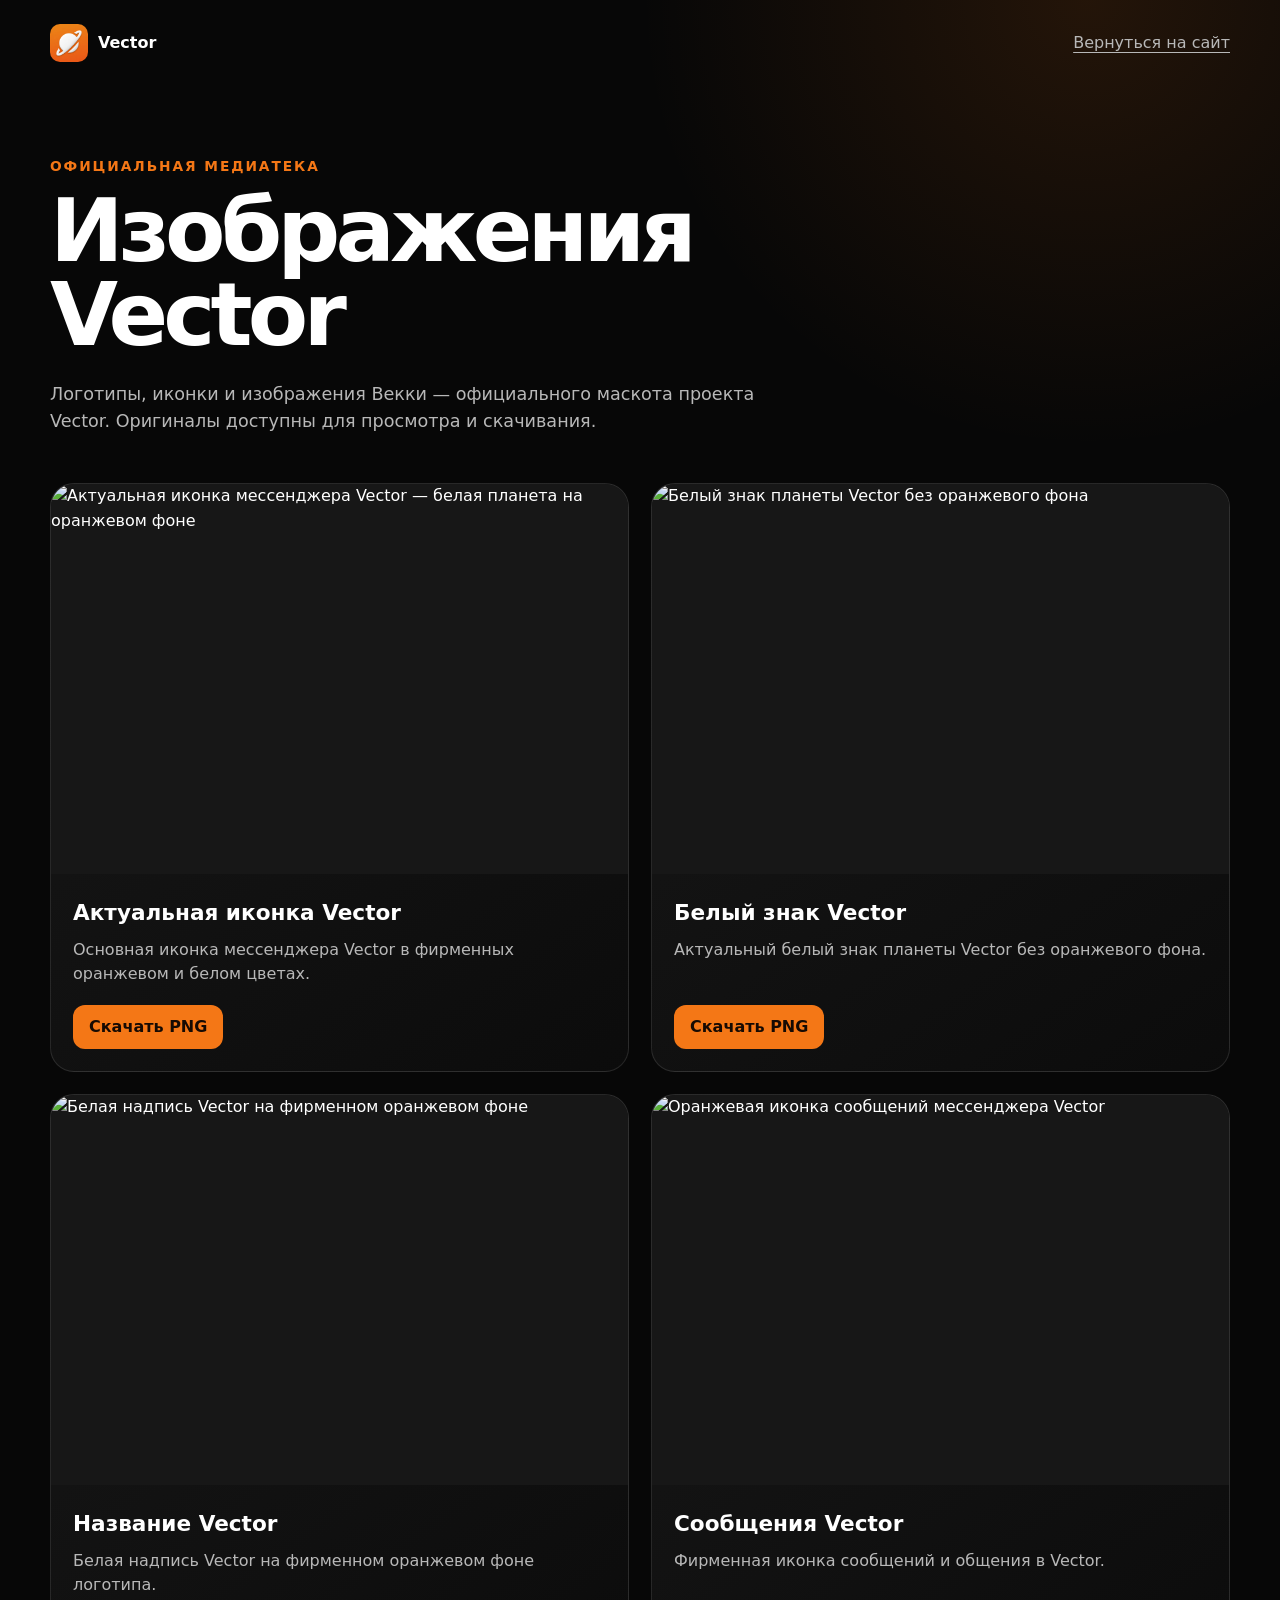
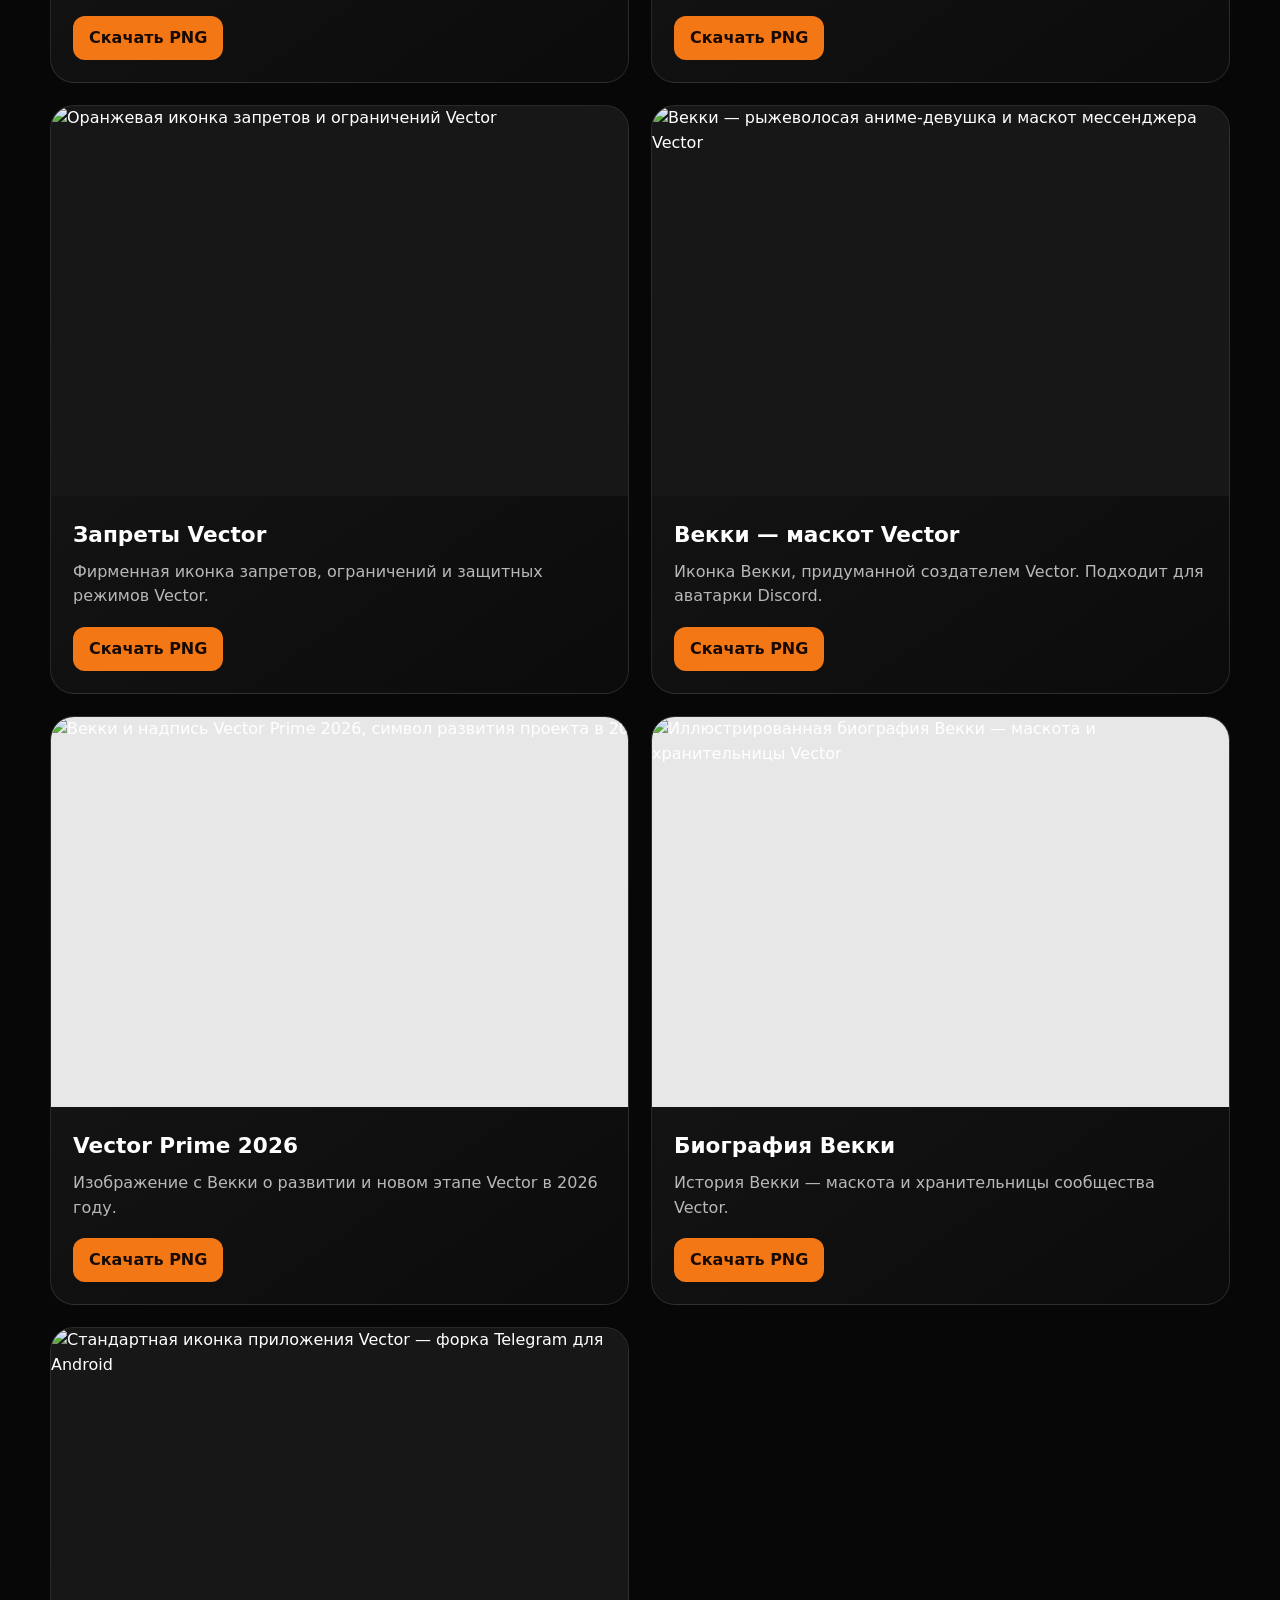
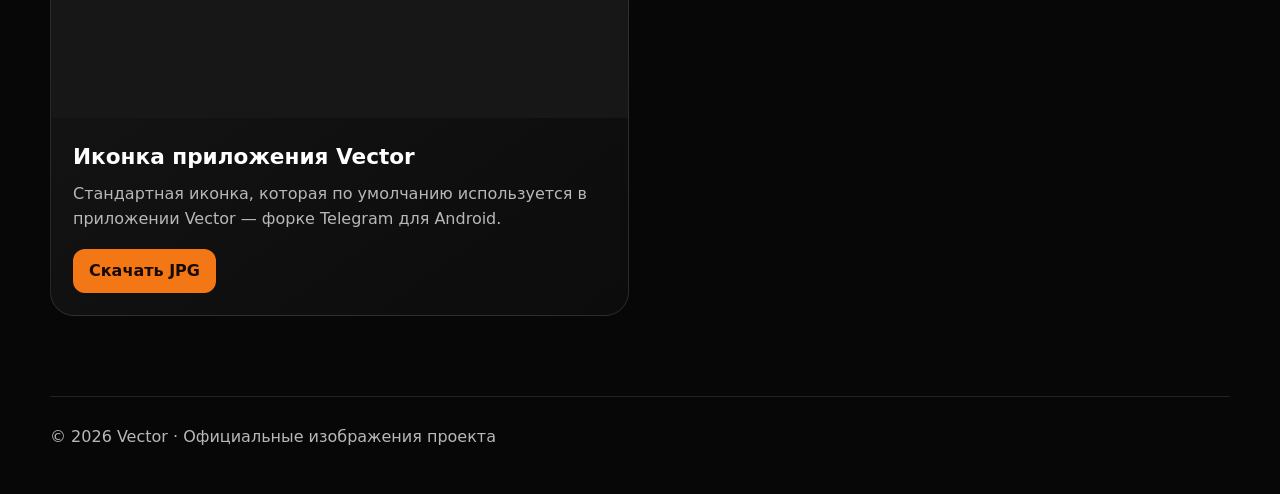
==== vector-images.html @ caeb7ad9 "Add files via upload" ====
<!doctype html>
<html lang="ru">
<head>
  <meta charset="UTF-8" />
  <meta name="viewport" content="width=device-width, initial-scale=1" />
  <meta name="robots" content="index,follow,max-image-preview:large" />
  <title>Vector — логотипы, иконки и маскот Векки</title>
  <meta name="description" content="Официальные изображения мессенджера Vector: логотип, иконки сообщений и запретов, маскот Векки, Vector Prime 2026 и биография Векки." />
  <link rel="canonical" href="https://demo7-bit.github.io/vector-images.html" />
  <link rel="icon" type="image/png" href="assets/favicon-32.png" />
  <link rel="stylesheet" href="gallery.css" />
  <script type="application/ld+json">
  {
    "@context": "https://schema.org",
    "@type": "CollectionPage",
    "name": "Официальные изображения Vector",
    "url": "https://demo7-bit.github.io/vector-images.html",
    "about": {"@type":"SoftwareApplication","name":"Vector","applicationCategory":"CommunicationApplication","operatingSystem":"Android"},
    "hasPart": [
      {"@type":"ImageObject","name":"Актуальная иконка мессенджера Vector","contentUrl":"https://demo7-bit.github.io/assets/vector-messenger-current-icon.png","description":"Официальная актуальная оранжевая иконка мессенджера Vector с белым знаком планеты."},
      {"@type":"ImageObject","name":"Белый знак Vector без фона","contentUrl":"https://demo7-bit.github.io/assets/vector-white-saturn-logo-transparent.png","description":"Белый знак планеты Vector на прозрачном фоне."},
      {"@type":"ImageObject","name":"Название Vector на оранжевом фоне","contentUrl":"https://demo7-bit.github.io/assets/vector-wordmark-orange.png","description":"Белая надпись Vector на фирменном оранжевом фоне."},
      {"@type":"ImageObject","name":"Иконка сообщений Vector","contentUrl":"https://demo7-bit.github.io/assets/vector-messages-icon.png","description":"Оранжевая иконка сообщений мессенджера Vector."},
      {"@type":"ImageObject","name":"Иконка запретов Vector","contentUrl":"https://demo7-bit.github.io/assets/vector-restrictions-icon.png","description":"Оранжевая иконка запретов и ограничений Vector."},
      {"@type":"ImageObject","name":"Векки — маскот Vector","contentUrl":"https://demo7-bit.github.io/assets/vekki-vector-mascot-avatar.png","description":"Аниме-маскот мессенджера Vector Векки, изображение для аватарки Discord."},
      {"@type":"ImageObject","name":"Vector Prime 2026 с Векки","contentUrl":"https://demo7-bit.github.io/assets/vector-prime-2026-vekki.png","description":"Векки показывает развитие и новый этап Vector в 2026 году."},
      {"@type":"ImageObject","name":"Биография Векки — маскота Vector","contentUrl":"https://demo7-bit.github.io/assets/vekki-vector-mascot-biography.png","description":"Иллюстрированная биография Векки, маскота и хранительницы Vector."},
      {"@type":"ImageObject","name":"Стандартная иконка приложения Vector — форка Telegram","contentUrl":"https://demo7-bit.github.io/assets/vector-telegram-fork-default-app-icon.jpg","description":"Иконка приложения Vector, которая используется по умолчанию в форке Telegram для Android."}
    ]
  }
  </script>
</head>
<body>
  <header class="gallery-header">
    <a class="gallery-brand" href="index.html"><img src="assets/vector-logo.webp" width="38" height="38" alt="" />Vector</a>
    <a class="back-link" href="index.html">Вернуться на сайт</a>
  </header>
  <main class="gallery-main">
    <section class="gallery-hero">
      <p class="eyebrow">Официальная медиатека</p>
      <h1>Изображения Vector</h1>
      <p class="gallery-lead">Логотипы, иконки и изображения Векки — официального маскота проекта Vector. Оригиналы доступны для просмотра и скачивания.</p>
    </section>
    <section class="image-grid" aria-label="Галерея изображений Vector">
      <article class="image-card"><div class="image-frame"><img src="assets/vector-messenger-current-icon.png" width="1254" height="1254" alt="Актуальная иконка мессенджера Vector — белая планета на оранжевом фоне" /></div><div class="image-copy"><h2>Актуальная иконка Vector</h2><p>Основная иконка мессенджера Vector в фирменных оранжевом и белом цветах.</p><a class="download-link" href="assets/vector-messenger-current-icon.png" download>Скачать PNG</a></div></article>
      <article class="image-card"><div class="image-frame"><img src="assets/vector-white-saturn-logo-transparent.png" width="1536" height="1024" alt="Белый знак планеты Vector без оранжевого фона" /></div><div class="image-copy"><h2>Белый знак Vector</h2><p>Актуальный белый знак планеты Vector без оранжевого фона.</p><a class="download-link" href="assets/vector-white-saturn-logo-transparent.png" download>Скачать PNG</a></div></article>
      <article class="image-card"><div class="image-frame"><img src="assets/vector-wordmark-orange.png" width="2048" height="2048" alt="Белая надпись Vector на фирменном оранжевом фоне" /></div><div class="image-copy"><h2>Название Vector</h2><p>Белая надпись Vector на фирменном оранжевом фоне логотипа.</p><a class="download-link" href="assets/vector-wordmark-orange.png" download>Скачать PNG</a></div></article>
      <article class="image-card"><div class="image-frame"><img src="assets/vector-messages-icon.png" width="2048" height="2048" alt="Оранжевая иконка сообщений мессенджера Vector" /></div><div class="image-copy"><h2>Сообщения Vector</h2><p>Фирменная иконка сообщений и общения в Vector.</p><a class="download-link" href="assets/vector-messages-icon.png" download>Скачать PNG</a></div></article>
      <article class="image-card"><div class="image-frame"><img src="assets/vector-restrictions-icon.png" width="2048" height="2048" alt="Оранжевая иконка запретов и ограничений Vector" /></div><div class="image-copy"><h2>Запреты Vector</h2><p>Фирменная иконка запретов, ограничений и защитных режимов Vector.</p><a class="download-link" href="assets/vector-restrictions-icon.png" download>Скачать PNG</a></div></article>
      <article class="image-card"><div class="image-frame"><img src="assets/vekki-vector-mascot-avatar.png" width="1254" height="1254" alt="Векки — рыжеволосая аниме-девушка и маскот мессенджера Vector" /></div><div class="image-copy"><h2>Векки — маскот Vector</h2><p>Иконка Векки, придуманной создателем Vector. Подходит для аватарки Discord.</p><a class="download-link" href="assets/vekki-vector-mascot-avatar.png" download>Скачать PNG</a></div></article>
      <article class="image-card"><div class="image-frame image-frame--light"><img src="assets/vector-prime-2026-vekki.png" width="1672" height="941" alt="Векки и надпись Vector Prime 2026, символ развития проекта в 2026 году" /></div><div class="image-copy"><h2>Vector Prime 2026</h2><p>Изображение с Векки о развитии и новом этапе Vector в 2026 году.</p><a class="download-link" href="assets/vector-prime-2026-vekki.png" download>Скачать PNG</a></div></article>
      <article class="image-card"><div class="image-frame image-frame--light"><img src="assets/vekki-vector-mascot-biography.png" width="1122" height="1402" alt="Иллюстрированная биография Векки — маскота и хранительницы Vector" /></div><div class="image-copy"><h2>Биография Векки</h2><p>История Векки — маскота и хранительницы сообщества Vector.</p><a class="download-link" href="assets/vekki-vector-mascot-biography.png" download>Скачать PNG</a></div></article>
      <article class="image-card"><div class="image-frame"><img src="assets/vector-telegram-fork-default-app-icon.jpg" width="2048" height="2048" alt="Стандартная иконка приложения Vector — форка Telegram для Android" /></div><div class="image-copy"><h2>Иконка приложения Vector</h2><p>Стандартная иконка, которая по умолчанию используется в приложении Vector — форке Telegram для Android.</p><a class="download-link" href="assets/vector-telegram-fork-default-app-icon.jpg" download>Скачать JPG</a></div></article>
    </section>
  </main>
  <footer class="gallery-footer">© 2026 Vector · Официальные изображения проекта</footer>
</body>
</html>
---- gallery.css ----
:root {
  --bg: #070707;
  --surface: #111;
  --text: #fff;
  --muted: #b8b8b8;
  --brand: #f47716;
  --border: rgba(255,255,255,.11);
}
* { box-sizing: border-box; }
html { color-scheme: dark; scroll-behavior: smooth; }
body { margin: 0; background: radial-gradient(circle at 85% 0, rgba(244,119,22,.12), transparent 28rem), var(--bg); color: var(--text); font-family: Inter, ui-sans-serif, system-ui, sans-serif; line-height: 1.55; }
a { color: inherit; }
.gallery-header, .gallery-main, .gallery-footer { width: min(1180px, calc(100% - 32px)); margin-inline: auto; }
.gallery-header { display: flex; align-items: center; justify-content: space-between; gap: 20px; padding: 24px 0; }
.gallery-brand { display: inline-flex; align-items: center; gap: 10px; font-weight: 800; text-decoration: none; }
.gallery-brand img { width: 38px; height: 38px; border-radius: 10px; }
.back-link { color: var(--muted); text-underline-offset: 4px; }
.gallery-hero { max-width: 850px; padding: 70px 0 48px; }
.eyebrow { margin: 0 0 12px; color: var(--brand); font-size: .86rem; font-weight: 850; letter-spacing: .14em; text-transform: uppercase; }
h1 { margin: 0; font-size: clamp(2.5rem, 7vw, 5.5rem); line-height: .95; letter-spacing: -.055em; }
.gallery-lead { max-width: 730px; margin: 24px 0 0; color: var(--muted); font-size: 1.1rem; }
.image-grid { display: grid; grid-template-columns: repeat(2, minmax(0,1fr)); gap: 22px; padding-bottom: 80px; }
.image-card { overflow: hidden; border: 1px solid var(--border); border-radius: 24px; background: linear-gradient(145deg, rgba(25,25,25,.96), rgba(12,12,12,.96)); }
.image-frame { display: grid; min-height: 290px; place-items: center; overflow: hidden; background: #171717; }
.image-frame--light { background: #e7e7e7; }
.image-frame img { width: 100%; height: 390px; object-fit: contain; }
.image-copy { padding: 22px; }
.image-copy h2 { margin: 0; font-size: 1.35rem; }
.image-copy p { min-height: 3.1em; margin: 8px 0 18px; color: var(--muted); }
.download-link { display: inline-flex; min-height: 44px; align-items: center; padding: 0 16px; border-radius: 12px; background: var(--brand); color: #160a03; font-weight: 800; text-decoration: none; }
.gallery-footer { padding: 28px 0 44px; border-top: 1px solid var(--border); color: var(--muted); }
@media (max-width: 720px) {
  .gallery-header { align-items: flex-start; }
  .gallery-hero { padding-top: 44px; }
  .image-grid { grid-template-columns: 1fr; }
  .image-frame img { height: 320px; }
  .image-copy p { min-height: 0; }
}
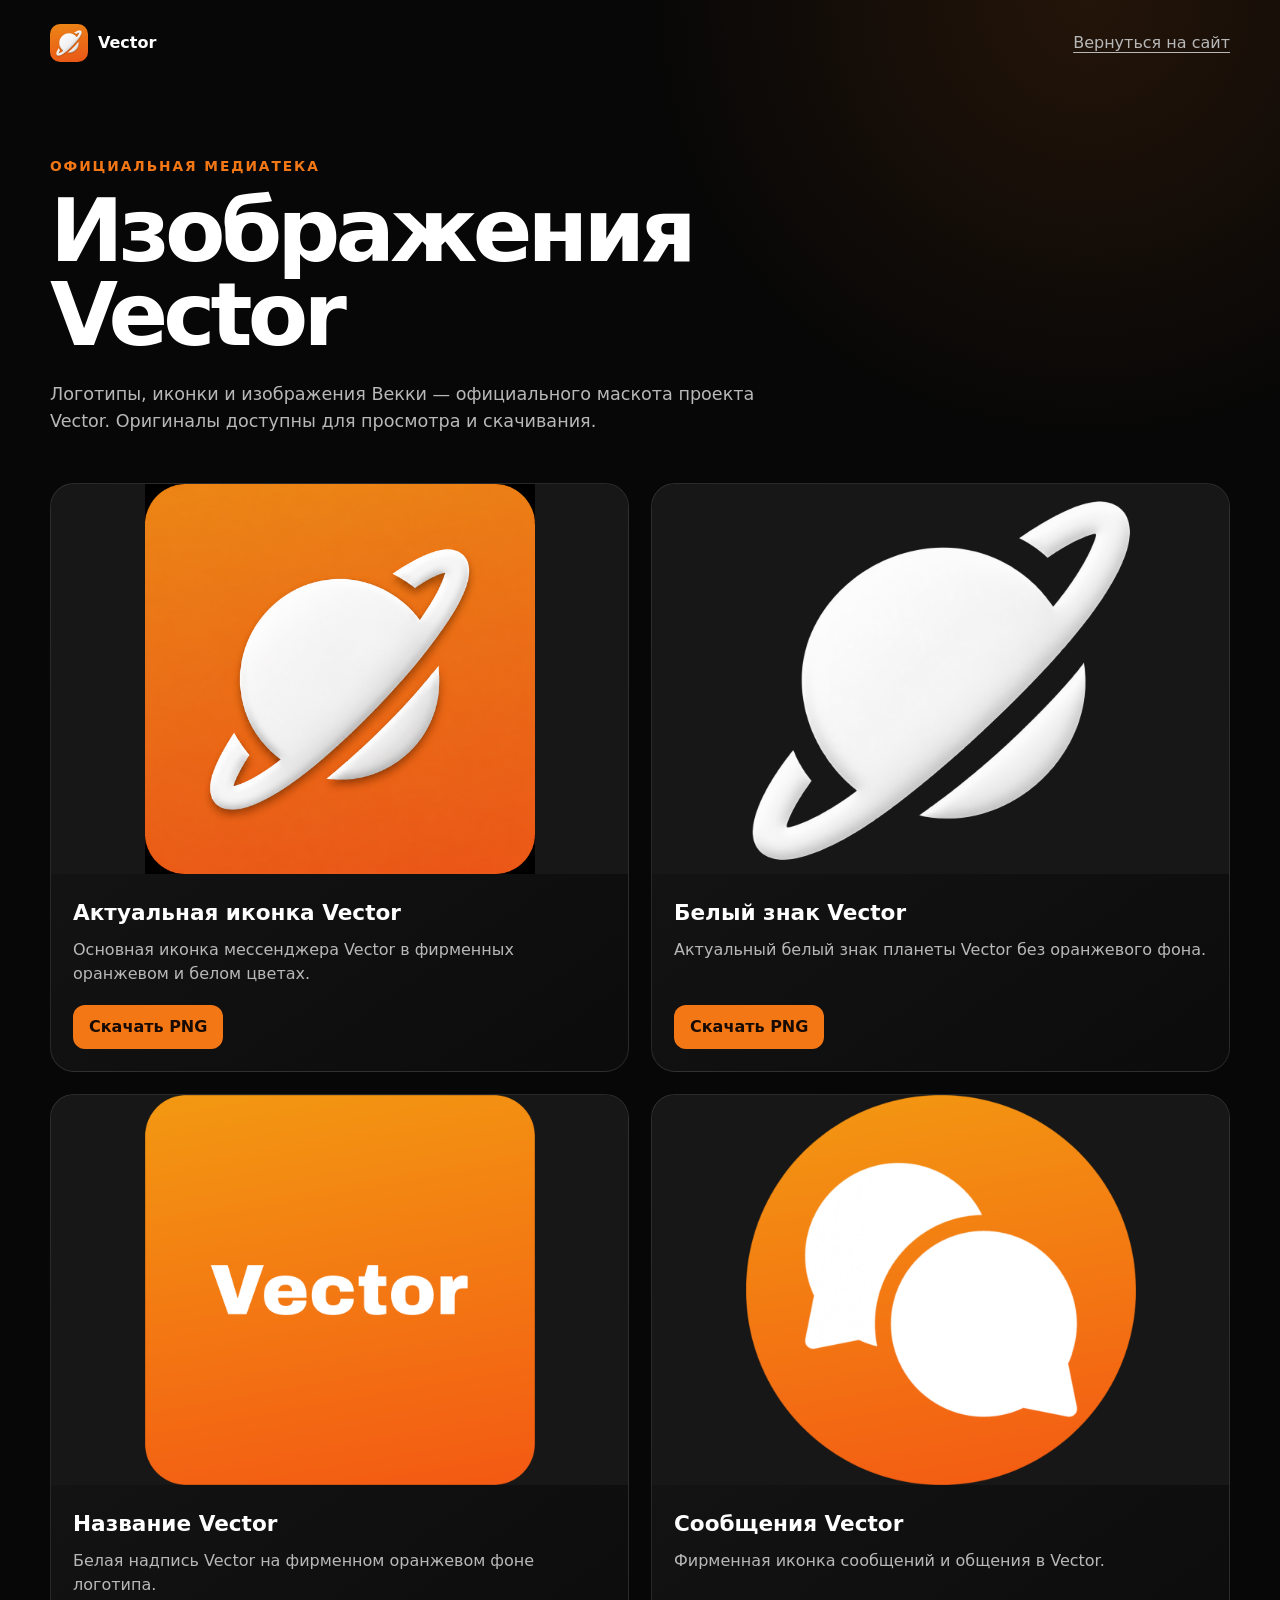
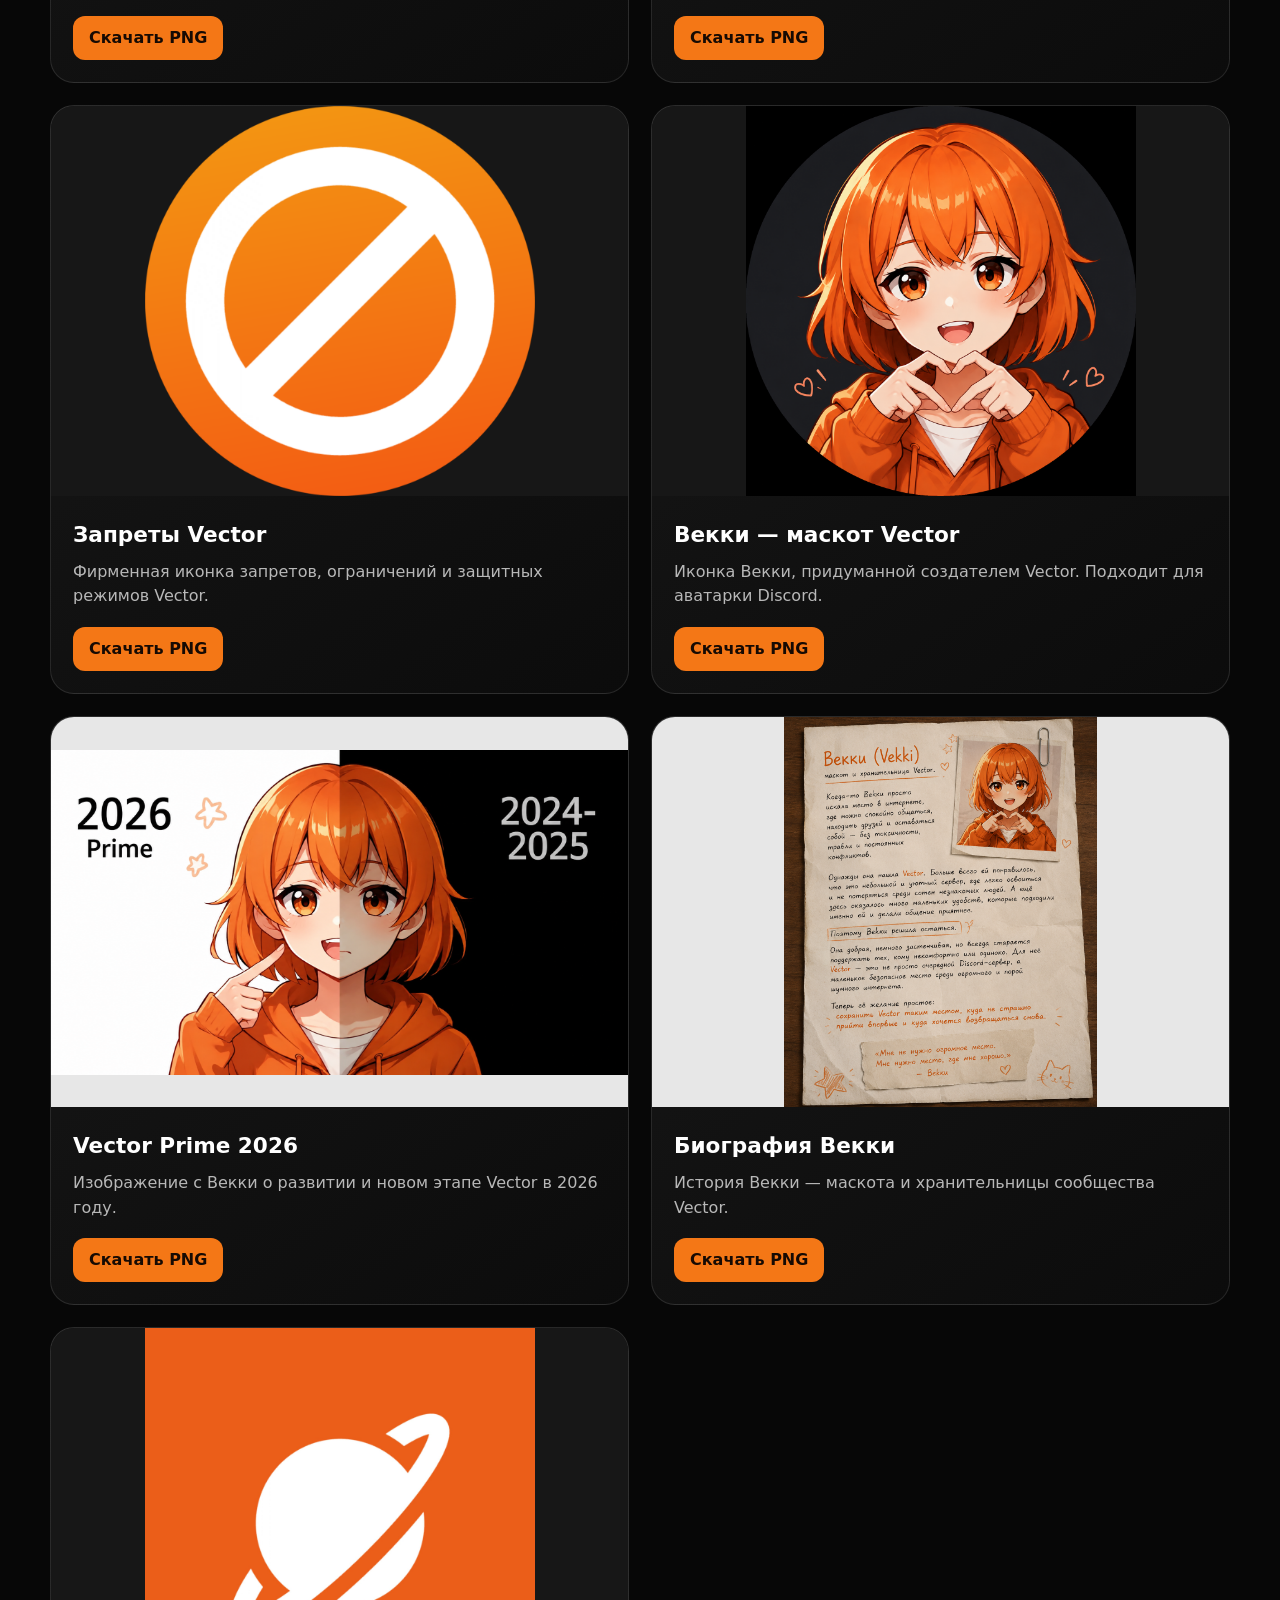
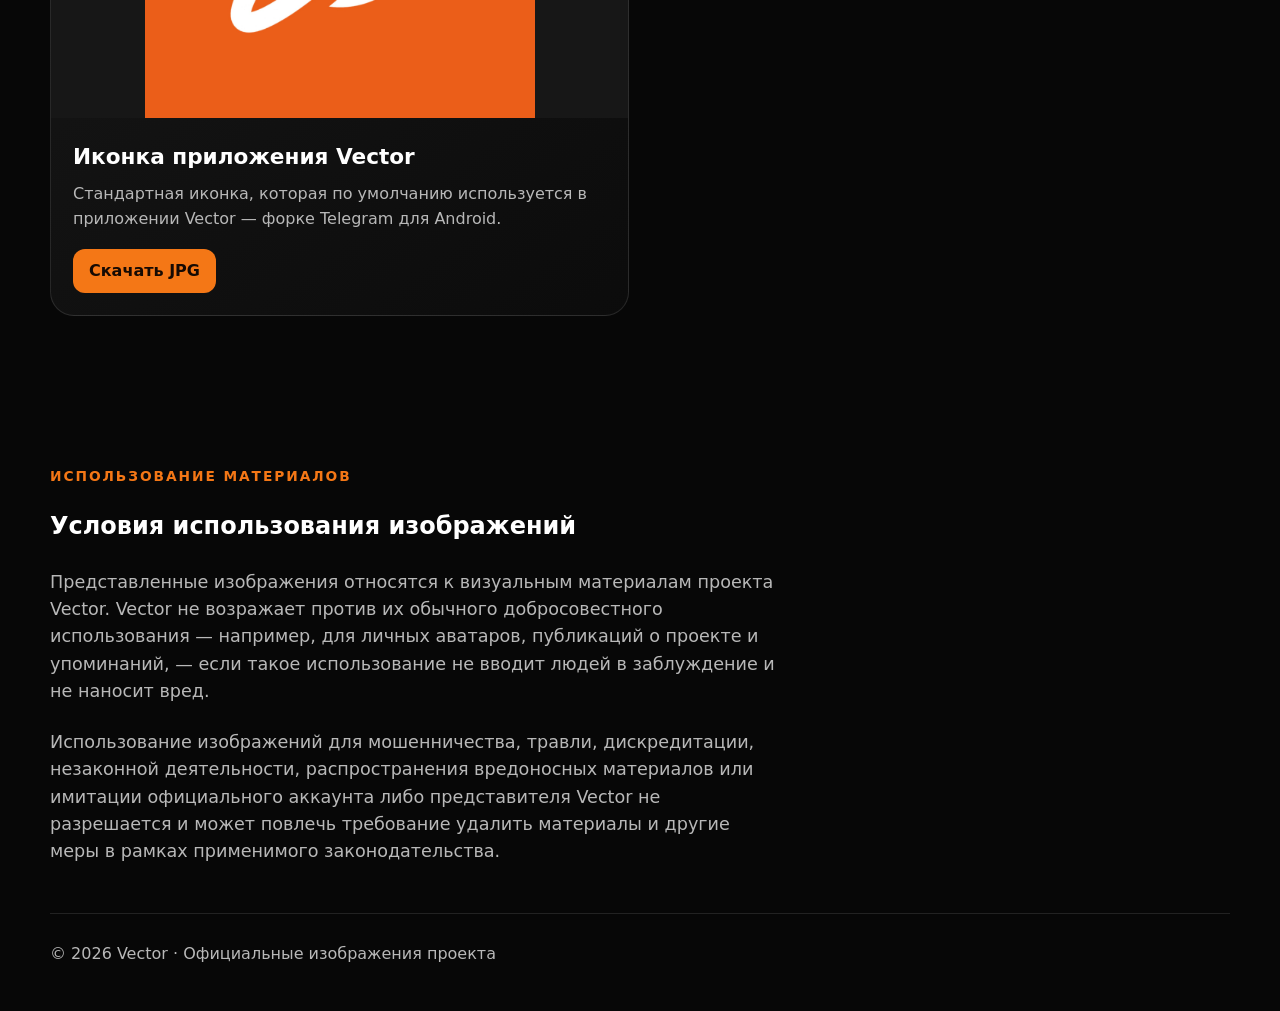
==== commit e9b27351: "Add files via upload" ====
--- a/vector-images.html
+++ b/vector-images.html
@@ -52,6 +52,12 @@
       <article class="image-card"><div class="image-frame image-frame--light"><img src="assets/vekki-vector-mascot-biography.png" width="1122" height="1402" alt="Иллюстрированная биография Векки — маскота и хранительницы Vector" /></div><div class="image-copy"><h2>Биография Векки</h2><p>История Векки — маскота и хранительницы сообщества Vector.</p><a class="download-link" href="assets/vekki-vector-mascot-biography.png" download>Скачать PNG</a></div></article>
       <article class="image-card"><div class="image-frame"><img src="assets/vector-telegram-fork-default-app-icon.jpg" width="2048" height="2048" alt="Стандартная иконка приложения Vector — форка Telegram для Android" /></div><div class="image-copy"><h2>Иконка приложения Vector</h2><p>Стандартная иконка, которая по умолчанию используется в приложении Vector — форке Telegram для Android.</p><a class="download-link" href="assets/vector-telegram-fork-default-app-icon.jpg" download>Скачать JPG</a></div></article>
     </section>
+    <section class="gallery-hero" aria-labelledby="image-usage-title">
+      <p class="eyebrow">Использование материалов</p>
+      <h2 id="image-usage-title">Условия использования изображений</h2>
+      <p class="gallery-lead">Представленные изображения относятся к визуальным материалам проекта Vector. Vector не возражает против их обычного добросовестного использования — например, для личных аватаров, публикаций о проекте и упоминаний, — если такое использование не вводит людей в заблуждение и не наносит вред.</p>
+      <p class="gallery-lead">Использование изображений для мошенничества, травли, дискредитации, незаконной деятельности, распространения вредоносных материалов или имитации официального аккаунта либо представителя Vector не разрешается и может повлечь требование удалить материалы и другие меры в рамках применимого законодательства.</p>
+    </section>
   </main>
   <footer class="gallery-footer">© 2026 Vector · Официальные изображения проекта</footer>
 </body>
